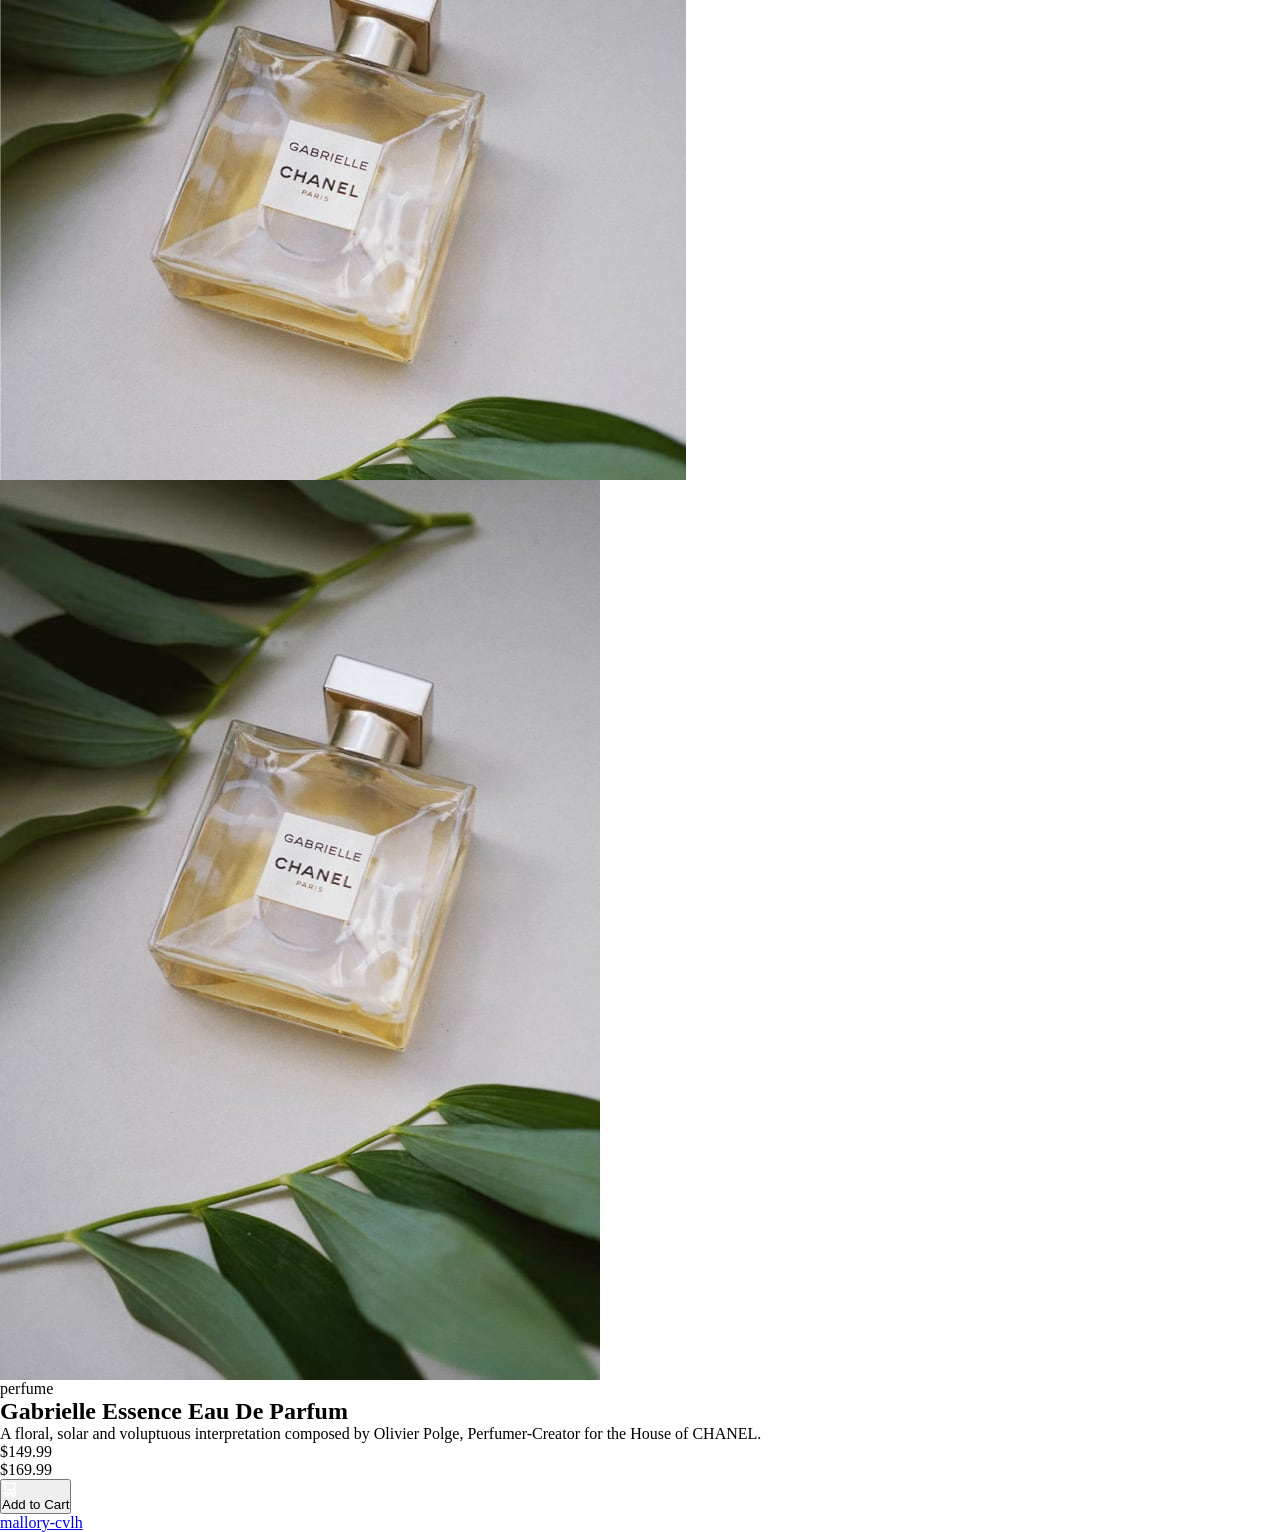
==== index.html @ 6efbafa2 "HTML structure + Basic CSS" ====
<!DOCTYPE html>
<html lang="en">

<head>
    <meta charset="UTF-8">
    <meta http-equiv="X-UA-Compatible" content="IE=edge">
    <meta name="viewport" content="width=device-width, initial-scale=1.0">
    <meta name="author" content="mallory-cvlh">
    <meta name="description" content="Product Preview Card Component">
    <title>Product Preview</title>
    <link rel="stylesheet" href="css/style.css">
    <link rel="icon" href="img/favicon-32x32.png" type="image/x-icon">
</head>

<body>
    <header class="sr-only">
        <h1>Product Preview Card Component</h1>
    </header>

    <main>
        <figure>
            <img class="mobile" src="img/image-product-mobile.jpg" alt="Gabrielle Essence Eau De Parfum CHANNEL"
                title="Gabrielle CHANNEL" width="686" height="480">
            <img class="desktop" src="img/image-product-desktop.jpg" alt="Gabrielle Essence Eau De Parfum CHANNEL"
                title="Gabrielle CHANNEL" width="600" height="900">
        </figure>
        <section>
            <p> perfume </p>
            <h2> Gabrielle Essence Eau De Parfum </h2>
            <p>
                A floral, solar and voluptuous interpretation composed by Olivier Polge, Perfumer-Creator for the House
                of CHANEL.
            </p>
            <p>
                $149.99
            </p>
            <p>
                $169.99
            </p>
            <button>
                <figure>
                    <img src="img/icon-cart.svg" alt="Cart Icon" width="15" height="16">
                    <figcaption>Add to Cart</figcaption>
                </figure>
            </button>
        </section>
    </main>

    <footer>
        <p>
            <a href="https://github.com/mallory-cvlh">mallory-cvlh</a>
        </p>
    </footer>
</body>

</html>
---- css/style.css ----
@import url('https://fonts.googleapis.com/css2?family=Fraunces:ital,opsz@1,9..144&family=Montserrat&display=swap');

/* || RESET */
*,
*::after,
*::before {
    box-sizing: border-box;
    margin: 0;
    padding: 0;
}

img {
    display: block;
    height: auto;
    max-width: 100%;
}

/* || VARIABLES */
:root {
    /* FONTS */
    --FS-FRAUNCES: 'Fraunces', serif;
    --FS-MONTSERRAT: 'Montserrat', sans-serif;

    /* COLORS */
    --DARK-CYAN: hsl(158, 36%, 37%);
    --CREAM: hsl(30, 38%, 92%);
    --DARK-BLUE: hsl(212, 21%, 14%);
    --GRAYISH-BLUE: hsl(228, 12%, 48%);
    --WHITE: hsl(0, 0%, 100%);
}

/* || UTILITY CLASSES */
.sr-only {
    left: -10000px;
    position: absolute;
}

/* || GENERAL STYLES */
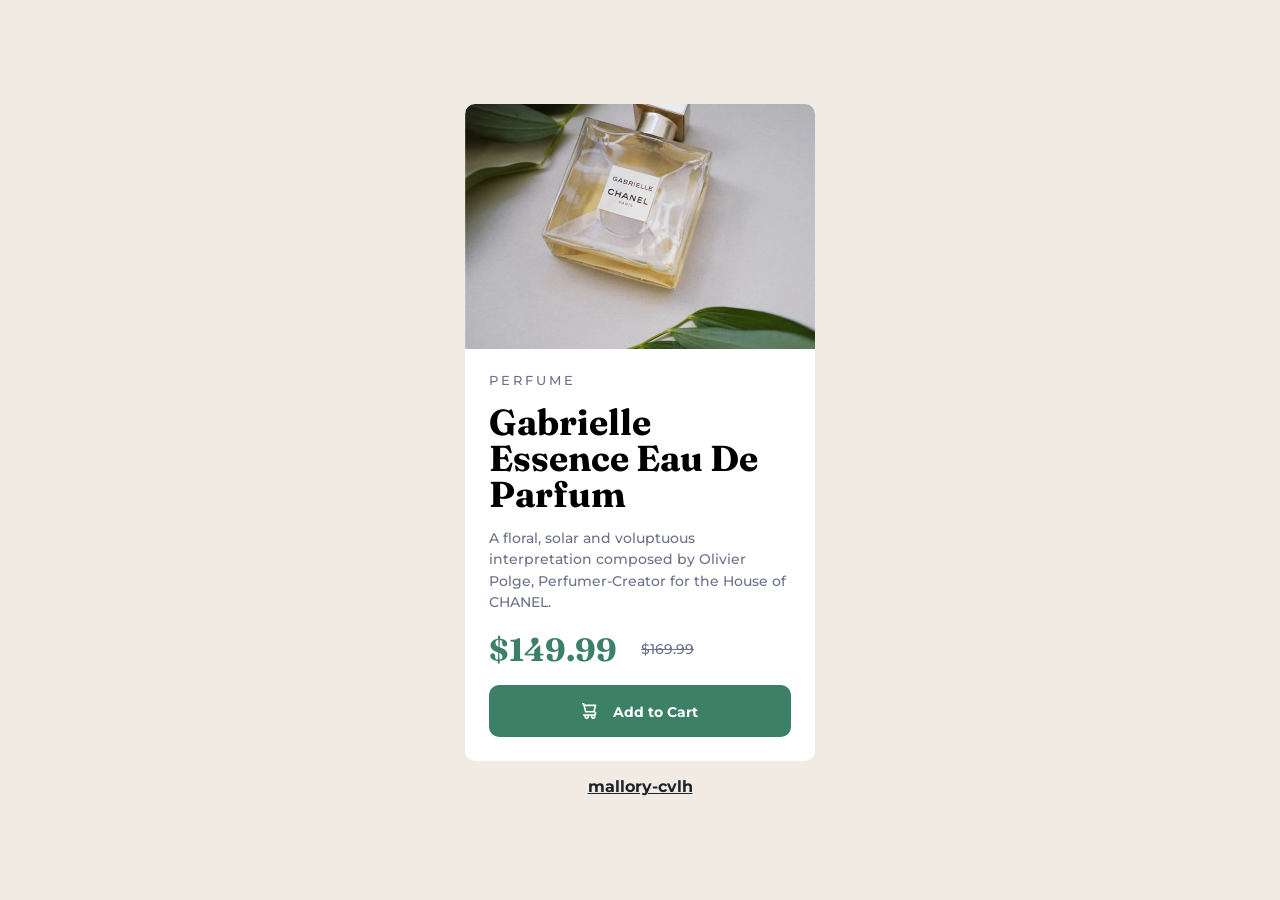
==== commit a94e858d: "CSS before media queries" ====
--- a/index.html
+++ b/index.html
@@ -17,26 +17,28 @@
         <h1>Product Preview Card Component</h1>
     </header>
 
-    <main>
-        <figure>
+    <main class="container">
+        <figure class="hero">
             <img class="mobile" src="img/image-product-mobile.jpg" alt="Gabrielle Essence Eau De Parfum CHANNEL"
                 title="Gabrielle CHANNEL" width="686" height="480">
             <img class="desktop" src="img/image-product-desktop.jpg" alt="Gabrielle Essence Eau De Parfum CHANNEL"
                 title="Gabrielle CHANNEL" width="600" height="900">
         </figure>
         <section>
-            <p> perfume </p>
+            <p class="perfume grayish"> perfume </p>
             <h2> Gabrielle Essence Eau De Parfum </h2>
-            <p>
+            <p class="description grayish">
                 A floral, solar and voluptuous interpretation composed by Olivier Polge, Perfumer-Creator for the House
                 of CHANEL.
             </p>
-            <p>
-                $149.99
-            </p>
-            <p>
-                $169.99
-            </p>
+            <div class="price">
+                <p class="price-left">
+                    $149.99
+                </p>
+                <p class="price-right grayish">
+                    $169.99
+                </p>
+            </div>
             <button>
                 <figure>
                     <img src="img/icon-cart.svg" alt="Cart Icon" width="15" height="16">
--- a/css/style.css
+++ b/css/style.css
@@ -1,4 +1,4 @@
-@import url('https://fonts.googleapis.com/css2?family=Fraunces:ital,opsz@1,9..144&family=Montserrat&display=swap');
+@import url('https://fonts.googleapis.com/css2?family=Fraunces:opsz@9..144&family=Montserrat&display=swap');
 
 /* || RESET */
 *,
@@ -15,11 +15,16 @@
     max-width: 100%;
 }
 
+button { 
+    font: inherit;
+}
+
 /* || VARIABLES */
 :root {
     /* FONTS */
-    --FS-FRAUNCES: 'Fraunces', serif;
-    --FS-MONTSERRAT: 'Montserrat', sans-serif;
+    --FF-FRAUNCES: 'Fraunces', serif;
+    --FF-MONTSERRAT: 'Montserrat', sans-serif;
+    --FW-BOLD: 700;
 
     /* COLORS */
     --DARK-CYAN: hsl(158, 36%, 37%);
@@ -35,4 +40,113 @@
     position: absolute;
 }
 
+.grayish {
+    color: var(--GRAYISH-BLUE);
+}
+
 /* || GENERAL STYLES */
+html {
+    background: var(--CREAM);
+    font-family: var(--FF-MONTSERRAT);
+    font-weight: 500;
+}
+
+body {
+    display: grid;
+    min-height: 100vh;
+    place-content: center;
+}
+
+.container {
+    background: var(--WHITE);
+    border-radius: 10px;
+    max-width: 350px;
+}
+
+/* || IMAGE */
+.hero, .hero img {
+    border-radius: 10px 10px 0 0;
+}
+
+/* || SECTION */
+section {
+    padding: 1.5rem;
+}
+
+.perfume {
+    font-size: 0.8rem;
+    letter-spacing: 3px;
+    text-transform: uppercase;
+}
+
+h2 {
+    font-family: var(--FF-FRAUNCES);
+    font-size: 2.25rem;
+    font-weight: var(--FW-BOLD);
+    line-height: 1;
+    padding: 1rem 0;
+}
+
+.description {
+    font-size: 0.9rem;
+    line-height: 1.5;
+    
+}
+
+/* PRICE */
+.price {
+    align-items: center;
+    display: flex;
+    padding: 1rem 0;
+}
+
+.price-left {
+    color: var(--DARK-CYAN);
+    font-family: var(--FF-FRAUNCES);
+    font-size: 2rem;
+    font-weight: var(--FW-BOLD);
+    padding-right: 1.5rem;
+}
+
+.price-right {
+    font-size: 0.85rem;
+    text-decoration: line-through;
+}
+
+/* BUTTON */
+button {
+    background: var(--DARK-CYAN);
+    border: none;
+    border-radius: 10px;
+    width: 100%;
+}
+
+button figure {
+    align-items: center;
+    color: var(--WHITE);
+    display: flex;
+    justify-content: center;
+    padding: 1rem 0;
+}
+
+button figure figcaption {
+    font-size: 0.9rem;
+    font-weight: var(--FW-BOLD);
+    padding: 0.15rem 0 0 1rem;
+}
+
+/* || FOOTER */
+footer {
+    margin-top: 1rem;
+    text-align: center;
+}
+
+footer a {
+    color: var(--DARK-BLUE);
+    font-weight: var(--FW-BOLD);
+}
+
+/* || RESPONSIVE */
+.desktop {
+    display: none;
+}
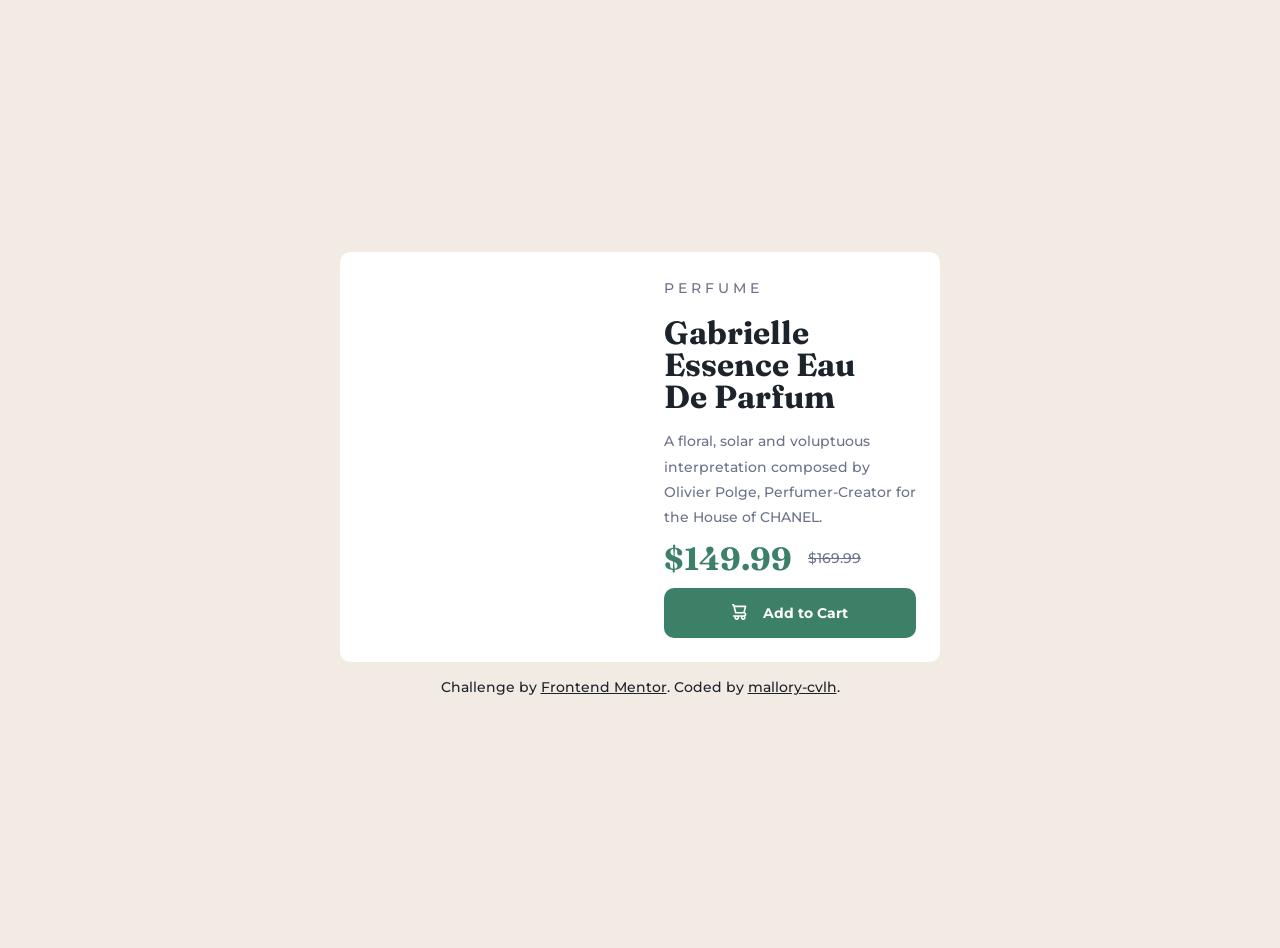
==== commit e514d1be: "V2 Responsive design improved & Button hover added & HTML/CSS code improved" ====
--- a/index.html
+++ b/index.html
@@ -2,57 +2,52 @@
 <html lang="en">
 
 <head>
-    <meta charset="UTF-8">
-    <meta http-equiv="X-UA-Compatible" content="IE=edge">
-    <meta name="viewport" content="width=device-width, initial-scale=1.0">
-    <meta name="author" content="mallory-cvlh">
-    <meta name="description" content="Product Preview Card Component">
-    <title>Product Preview</title>
-    <link rel="stylesheet" href="css/style.css">
-    <link rel="icon" href="img/favicon-32x32.png" type="image/x-icon">
+	<meta charset="UTF-8">
+	<meta name="viewport" content="width=device-width, initial-scale=1.0">
+	<meta name="author" content="mallory-cvlh">
+	<meta name="description" content="Frontend Mentor Product preview card component">
+	<!-- GOOGLE FONTS -->
+	<link rel="preconnect" href="https://fonts.googleapis.com">
+	<link rel="preconnect" href="https://fonts.gstatic.com" crossorigin>
+	<link
+		href="https://fonts.googleapis.com/css2?family=Fraunces:opsz,wght@9..144,700&family=Montserrat:wght@500;700&display=swap"
+		rel="stylesheet">
+	<!-- TITLE ICON CSS -->
+	<title>Frontend Mentor | Product preview card component</title>
+	<link rel="icon" type="image/png" sizes="32x32" href="img/favicon-32x32.png">
+	<link rel="stylesheet" href="css/style.css">
 </head>
 
 <body>
-    <header class="sr-only">
-        <h1>Product Preview Card Component</h1>
-    </header>
+	<main>
+		<article class="product">
+			<picture class="product__img">
+				<source media="(min-width: 576px)" srcset="img/image-product-desktop.jpg">
+				<img src="img/image-product-mobile.jpg" alt="Gabrielle Essence Eau De Parfum Mobile Version" width="686"
+					height="480">
+			</picture>
+			<section class="product__content">
+				<p class="product__category">Perfume</p>
+				<h1 class="product__title">Gabrielle Essence Eau De Parfum</h1>
+				<p>
+					A floral, solar and voluptuous interpretation composed by Olivier Polge,
+					Perfumer-Creator for the House of CHANEL.
+				</p>
+				<section class="product__price">
+					<p class="product__new-price">$149.99</p>
+					<p class="product__old-price">$169.99</p>
+				</section>
+				<button class="product__button" data-icon="icon-cart">Add to Cart</button>
+			</section>
+		</article>
+	</main>
 
-    <main class="container">
-        <figure class="hero">
-            <img class="mobile" src="img/image-product-mobile.jpg" alt="Gabrielle Essence Eau De Parfum CHANNEL"
-                title="Gabrielle CHANNEL" width="686" height="480">
-            <img class="desktop" src="img/image-product-desktop.jpg" alt="Gabrielle Essence Eau De Parfum CHANNEL"
-                title="Gabrielle CHANNEL" width="600" height="900">
-        </figure>
-        <section>
-            <p class="perfume grayish"> perfume </p>
-            <h2> Gabrielle Essence Eau De Parfum </h2>
-            <p class="description grayish">
-                A floral, solar and voluptuous interpretation composed by Olivier Polge, Perfumer-Creator for the House
-                of CHANEL.
-            </p>
-            <div class="price">
-                <p class="price-left">
-                    $149.99
-                </p>
-                <p class="price-right grayish">
-                    $169.99
-                </p>
-            </div>
-            <button>
-                <figure>
-                    <img src="img/icon-cart.svg" alt="Cart Icon" width="15" height="16">
-                    <figcaption>Add to Cart</figcaption>
-                </figure>
-            </button>
-        </section>
-    </main>
-
-    <footer>
-        <p>
-            <a href="https://github.com/mallory-cvlh">mallory-cvlh</a>
-        </p>
-    </footer>
+	<footer>
+		<p>
+			Challenge by <a href="https://www.frontendmentor.io?ref=challenge" target="_blank">Frontend Mentor</a>.
+			Coded by <a href="https://github.com/mallory-cvlh">mallory-cvlh</a>.
+		</p>
+	</footer>
 </body>
 
 </html>
--- a/css/style.css
+++ b/css/style.css
@@ -1,5 +1,3 @@
-@import url('https://fonts.googleapis.com/css2?family=Fraunces:opsz@9..144&family=Montserrat&display=swap');
-
 /* || RESET */
 *,
 *::after,
@@ -15,7 +13,7 @@
     max-width: 100%;
 }
 
-button { 
+button {
     font: inherit;
 }
 
@@ -24,7 +22,9 @@
     /* FONTS */
     --FF-FRAUNCES: 'Fraunces', serif;
     --FF-MONTSERRAT: 'Montserrat', sans-serif;
+    --FW-REGULAR: 500;
     --FW-BOLD: 700;
+    --FS: 2rem;
 
     /* COLORS */
     --DARK-CYAN: hsl(158, 36%, 37%);
@@ -34,105 +34,108 @@
     --WHITE: hsl(0, 0%, 100%);
 }
 
-/* || UTILITY CLASSES */
-.sr-only {
-    left: -10000px;
-    position: absolute;
-}
-
-.grayish {
+/* || GENERAL STYLES */
+body {
+    background: var(--CREAM);
     color: var(--GRAYISH-BLUE);
-}
-
-/* || GENERAL STYLES */
-html {
-    background: var(--CREAM);
+    display: grid;
     font-family: var(--FF-MONTSERRAT);
-    font-weight: 500;
-}
-
-body {
-    display: grid;
+    font-size: 0.875rem;
+    font-weight: var(--FW-REGULAR);
+    margin: 1.5rem 1rem;
     min-height: 100vh;
     place-content: center;
 }
 
-.container {
+/* || PRODUCT */
+/* GENERAL STYLES */
+.product {
     background: var(--WHITE);
-    border-radius: 10px;
-    max-width: 350px;
+    border-radius: 0.625rem;
+    max-width: 600px;
+    overflow: hidden;
 }
 
-/* || IMAGE */
-.hero, .hero img {
-    border-radius: 10px 10px 0 0;
-}
-
-/* || SECTION */
-section {
+.product__content {
+    display: flex;
+    flex-direction: column;
+    justify-content: space-evenly;
     padding: 1.5rem;
 }
 
-.perfume {
-    font-size: 0.8rem;
-    letter-spacing: 3px;
+/* DESKTOP VERSION */
+@media screen and (min-width: 576px) {
+    .product {
+        display: grid;
+        grid-template-columns: 1fr 1fr;
+    }
+}
+
+/* TITLE */
+.product__title {
+    color: var(--DARK-BLUE);
+    font-family: var(--FF-FRAUNCES);
+    font-size: var(--FS);
+    font-weight: var(--FW-BOLD);
+    line-height: 1;
+    padding: 1rem 1rem 1rem 0;
+}
+
+/* CATEGORY */
+.product__category {
+    letter-spacing: 0.25rem;
     text-transform: uppercase;
 }
 
-h2 {
-    font-family: var(--FF-FRAUNCES);
-    font-size: 2.25rem;
-    font-weight: var(--FW-BOLD);
-    line-height: 1;
-    padding: 1rem 0;
-}
-
-.description {
-    font-size: 0.9rem;
-    line-height: 1.5;
-    
+/* PARAGRAPH */
+.product p {
+    line-height: 1.8;
 }
 
 /* PRICE */
-.price {
+.product__price {
     align-items: center;
     display: flex;
-    padding: 1rem 0;
+    flex-wrap: wrap;
+    gap: 1rem;
 }
 
-.price-left {
+.product__new-price {
     color: var(--DARK-CYAN);
     font-family: var(--FF-FRAUNCES);
-    font-size: 2rem;
+    font-size: var(--FS);
     font-weight: var(--FW-BOLD);
-    padding-right: 1.5rem;
 }
 
-.price-right {
-    font-size: 0.85rem;
+.product__old-price {
     text-decoration: line-through;
 }
 
 /* BUTTON */
-button {
+.product__button {
     background: var(--DARK-CYAN);
     border: none;
-    border-radius: 10px;
+    border-radius: 0.625rem;
+    color: var(--WHITE);
+    display: flex;
+    font-weight: var(--FW-BOLD);
+    gap: 1rem;
+    justify-content: center;
+    padding: 1rem;
     width: 100%;
 }
 
-button figure {
-    align-items: center;
-    color: var(--WHITE);
-    display: flex;
-    justify-content: center;
-    padding: 1rem 0;
+.product__button:hover, .product__button:focus {
+    background: hsl(158, 36%, 20%);
+    cursor: pointer;
 }
 
-button figure figcaption {
-    font-size: 0.9rem;
-    font-weight: var(--FW-BOLD);
-    padding: 0.15rem 0 0 1rem;
+/* BUTTON - ADD CART ICON */
+.product__button[data-icon="icon-cart"]::before {
+    background-image: url(../img/icon-cart.svg);
+    content: "";
+    height: 16px;
+    width: 15px;
 }
 
 /* || FOOTER */
@@ -141,12 +144,7 @@
     text-align: center;
 }
 
-footer a {
+footer, footer a{
     color: var(--DARK-BLUE);
-    font-weight: var(--FW-BOLD);
 }
 
-/* || RESPONSIVE */
-.desktop {
-    display: none;
-}
